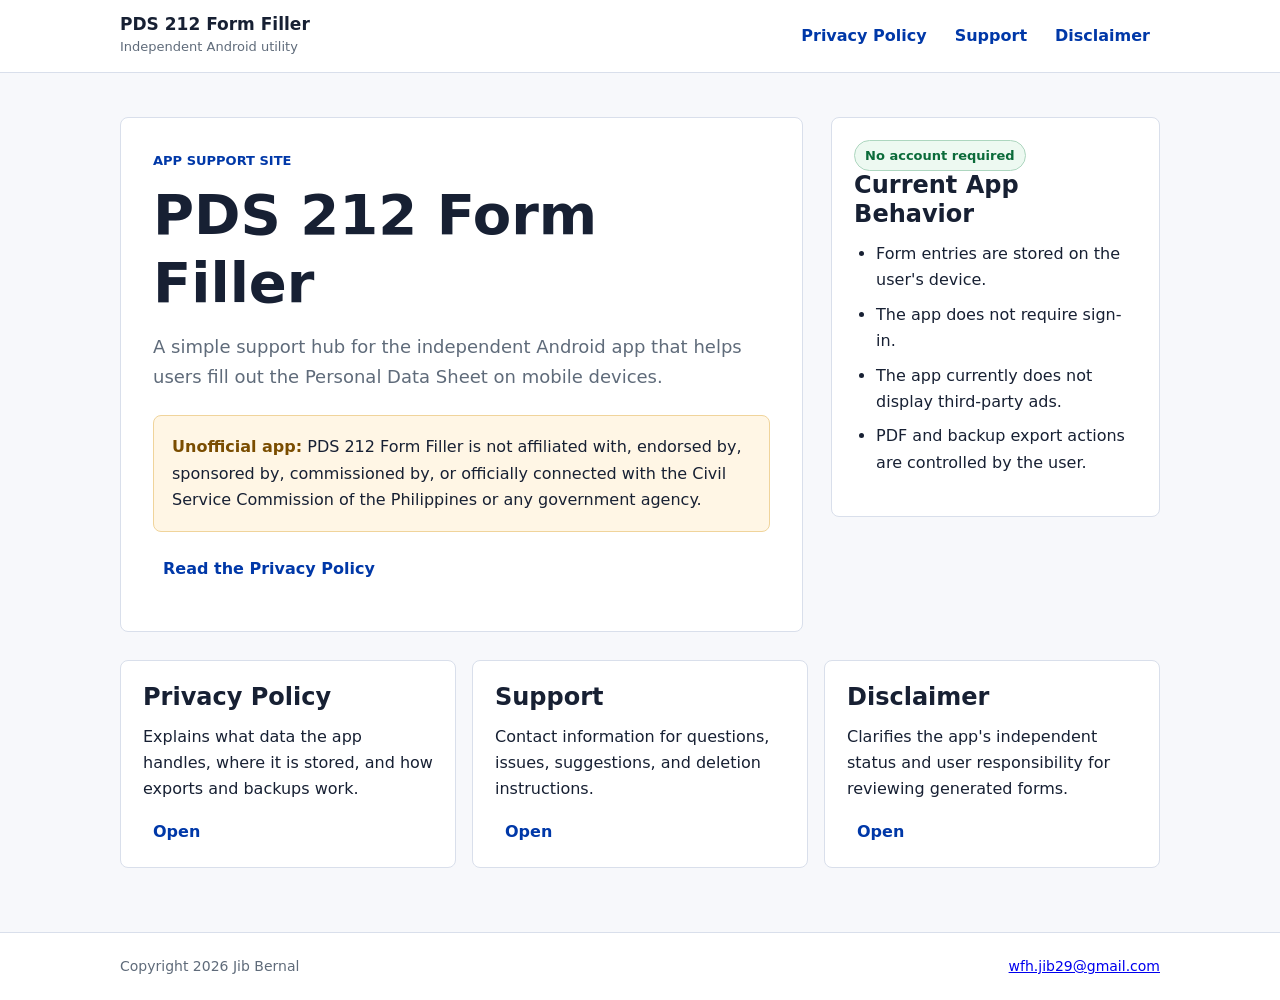
==== index.html @ cc7d937c "First commit" ====
﻿<!doctype html>
<html lang="en">
<head>
  <meta charset="utf-8">
  <meta name="viewport" content="width=device-width, initial-scale=1">
  <title>PDS 212 Form Filler Support</title>
  <meta name="description" content="Support, privacy, and disclaimer pages for PDS 212 Form Filler.">
  <link rel="stylesheet" href="/styles.css">
</head>
<body>
  <header>
    <div class="nav">
      <a class="brand" href="/">
        <strong>PDS 212 Form Filler</strong>
        <span>Independent Android utility</span>
      </a>
      <nav aria-label="Main navigation">
        <a href="/privacy-policy/">Privacy Policy</a>
        <a href="/support/">Support</a>
        <a href="/disclaimer/">Disclaimer</a>
      </nav>
    </div>
  </header>

  <main>
    <section class="hero">
      <div class="panel">
        <p class="eyebrow">App Support Site</p>
        <h1>PDS 212 Form Filler</h1>
        <p class="lead">A simple support hub for the independent Android app that helps users fill out the Personal Data Sheet on mobile devices.</p>
        <div class="notice">
          <strong>Unofficial app:</strong> PDS 212 Form Filler is not affiliated with, endorsed by, sponsored by, commissioned by, or officially connected with the Civil Service Commission of the Philippines or any government agency.
        </div>
        <p><a class="button" href="/privacy-policy/">Read the Privacy Policy</a></p>
      </div>

      <aside class="card" aria-label="App status">
        <span class="status">No account required</span>
        <h2>Current App Behavior</h2>
        <ul>
          <li>Form entries are stored on the user's device.</li>
          <li>The app does not require sign-in.</li>
          <li>The app currently does not display third-party ads.</li>
          <li>PDF and backup export actions are controlled by the user.</li>
        </ul>
      </aside>
    </section>

    <section class="grid" aria-label="Site pages">
      <article class="card">
        <h2>Privacy Policy</h2>
        <p>Explains what data the app handles, where it is stored, and how exports and backups work.</p>
        <a class="button" href="/privacy-policy/">Open</a>
      </article>
      <article class="card">
        <h2>Support</h2>
        <p>Contact information for questions, issues, suggestions, and deletion instructions.</p>
        <a class="button" href="/support/">Open</a>
      </article>
      <article class="card">
        <h2>Disclaimer</h2>
        <p>Clarifies the app's independent status and user responsibility for reviewing generated forms.</p>
        <a class="button" href="/disclaimer/">Open</a>
      </article>
    </section>
  </main>

  <footer>
    <div class="footer-inner">
      <span>Copyright 2026 Jib Bernal</span>
      <span><a href="mailto:wfh.jib29@gmail.com">wfh.jib29@gmail.com</a></span>
    </div>
  </footer>
</body>
</html>
---- styles.css ----
﻿:root {
  color-scheme: light;
  --bg: #f7f8fb;
  --surface: #ffffff;
  --text: #172033;
  --muted: #5f6b7a;
  --line: #d9dfeb;
  --brand: #0038a8;
  --brand-strong: #002b7f;
  --accent: #ce1126;
  --ok: #0b6b3a;
  --warn-bg: #fff6e5;
  --warn-line: #f0d49b;
  --radius: 8px;
  font-family: Inter, ui-sans-serif, system-ui, -apple-system, BlinkMacSystemFont, "Segoe UI", sans-serif;
}

* {
  box-sizing: border-box;
}

body {
  margin: 0;
  background: var(--bg);
  color: var(--text);
  font-size: 16px;
  line-height: 1.65;
}

header {
  background: var(--surface);
  border-bottom: 1px solid var(--line);
}

.nav {
  width: min(1040px, calc(100% - 32px));
  margin: 0 auto;
  min-height: 72px;
  display: flex;
  align-items: center;
  justify-content: space-between;
  gap: 24px;
}

.brand {
  display: flex;
  flex-direction: column;
  gap: 2px;
  text-decoration: none;
  color: var(--text);
}

.brand strong {
  font-size: 17px;
  line-height: 1.2;
}

.brand span {
  color: var(--muted);
  font-size: 13px;
}

nav {
  display: flex;
  flex-wrap: wrap;
  justify-content: flex-end;
  gap: 8px;
}

nav a,
.button {
  color: var(--brand);
  text-decoration: none;
  font-weight: 650;
  border-radius: 6px;
  padding: 8px 10px;
}

nav a:hover,
.button:hover {
  background: #eef3ff;
}

main {
  width: min(1040px, calc(100% - 32px));
  margin: 0 auto;
  padding: 44px 0 64px;
}

.hero {
  display: grid;
  grid-template-columns: minmax(0, 1.35fr) minmax(280px, 0.65fr);
  gap: 28px;
  align-items: start;
}

.panel,
.card {
  background: var(--surface);
  border: 1px solid var(--line);
  border-radius: var(--radius);
}

.panel {
  padding: 32px;
}

.card {
  padding: 22px;
}

.eyebrow {
  color: var(--brand);
  font-size: 13px;
  font-weight: 800;
  letter-spacing: 0;
  text-transform: uppercase;
  margin: 0 0 10px;
}

h1,
h2,
h3 {
  line-height: 1.2;
  letter-spacing: 0;
}

h1 {
  margin: 0 0 16px;
  font-size: clamp(32px, 6vw, 56px);
}

h2 {
  margin: 34px 0 12px;
  font-size: 24px;
}

h3 {
  margin: 24px 0 8px;
  font-size: 18px;
}

p {
  margin: 0 0 16px;
}

ul {
  margin: 0 0 18px;
  padding-left: 22px;
}

li {
  margin-bottom: 8px;
}

.lead {
  color: var(--muted);
  font-size: 18px;
  max-width: 720px;
}

.notice {
  background: var(--warn-bg);
  border: 1px solid var(--warn-line);
  border-radius: var(--radius);
  padding: 18px;
  margin: 24px 0;
}

.notice strong {
  color: #7a4d00;
}

.grid {
  display: grid;
  grid-template-columns: repeat(3, minmax(0, 1fr));
  gap: 16px;
  margin-top: 28px;
}

.card h2,
.card h3 {
  margin-top: 0;
}

.meta {
  color: var(--muted);
  font-size: 14px;
}

.status {
  display: inline-flex;
  align-items: center;
  border: 1px solid #add6bf;
  background: #edf9f1;
  color: var(--ok);
  border-radius: 999px;
  padding: 4px 10px;
  font-size: 13px;
  font-weight: 750;
}

footer {
  border-top: 1px solid var(--line);
  background: var(--surface);
  color: var(--muted);
}

.footer-inner {
  width: min(1040px, calc(100% - 32px));
  margin: 0 auto;
  padding: 22px 0;
  display: flex;
  flex-wrap: wrap;
  justify-content: space-between;
  gap: 12px;
  font-size: 14px;
}

@media (max-width: 760px) {
  .nav {
    align-items: flex-start;
    flex-direction: column;
    padding: 16px 0;
  }

  nav {
    justify-content: flex-start;
  }

  main {
    padding-top: 28px;
  }

  .hero,
  .grid {
    grid-template-columns: 1fr;
  }

  .panel,
  .card {
    padding: 22px;
  }
}
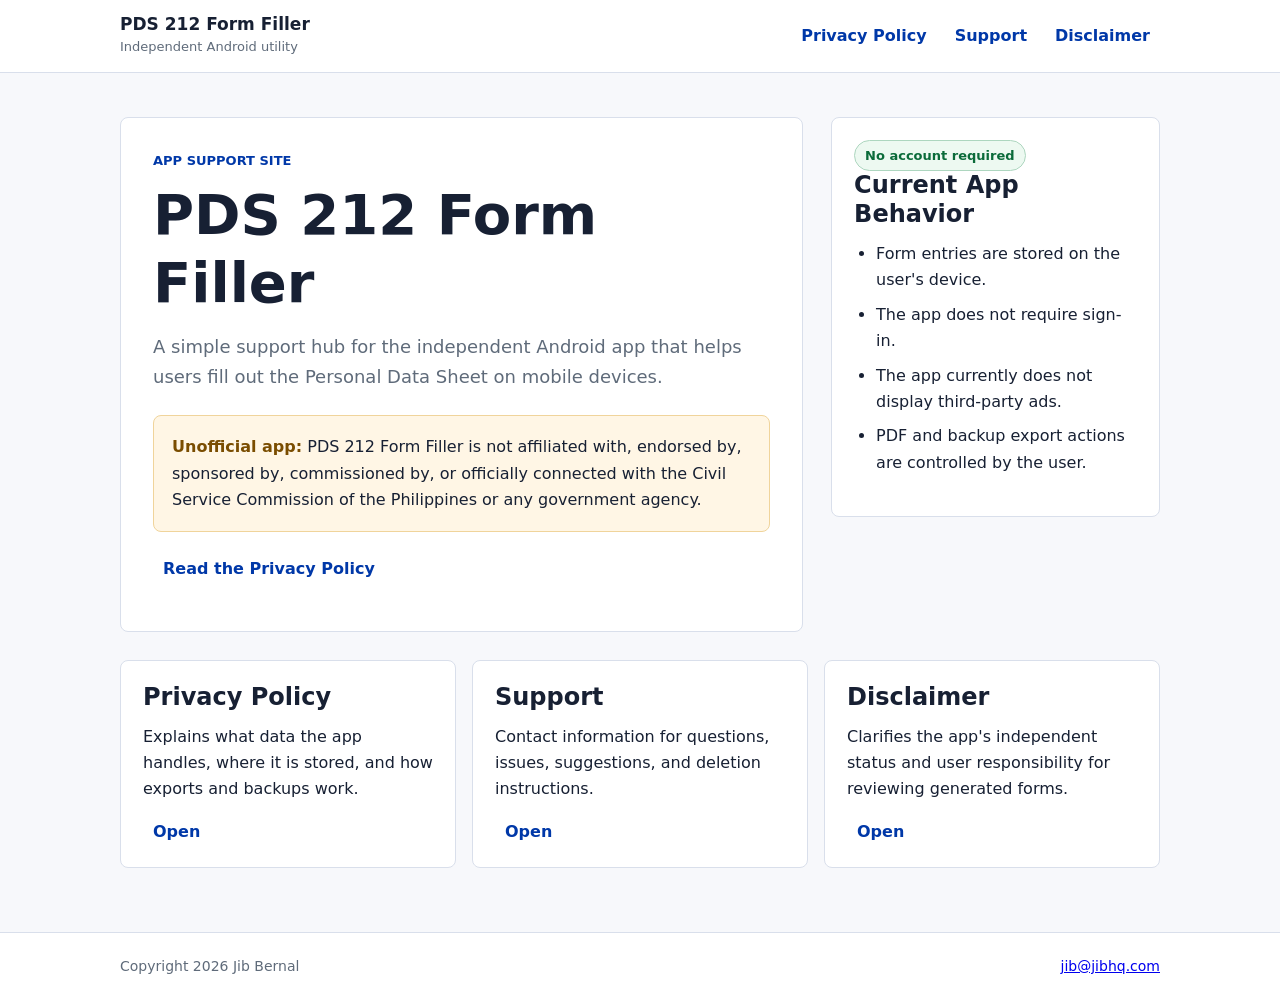
==== commit ea7c8da5: "Updated Email Address" ====
--- a/index.html
+++ b/index.html
@@ -68,7 +68,7 @@
   <footer>
     <div class="footer-inner">
       <span>Copyright 2026 Jib Bernal</span>
-      <span><a href="mailto:wfh.jib29@gmail.com">wfh.jib29@gmail.com</a></span>
+      <span><a href="mailto:jib@jibhq.com">jib@jibhq.com</a></span>
     </div>
   </footer>
 </body>
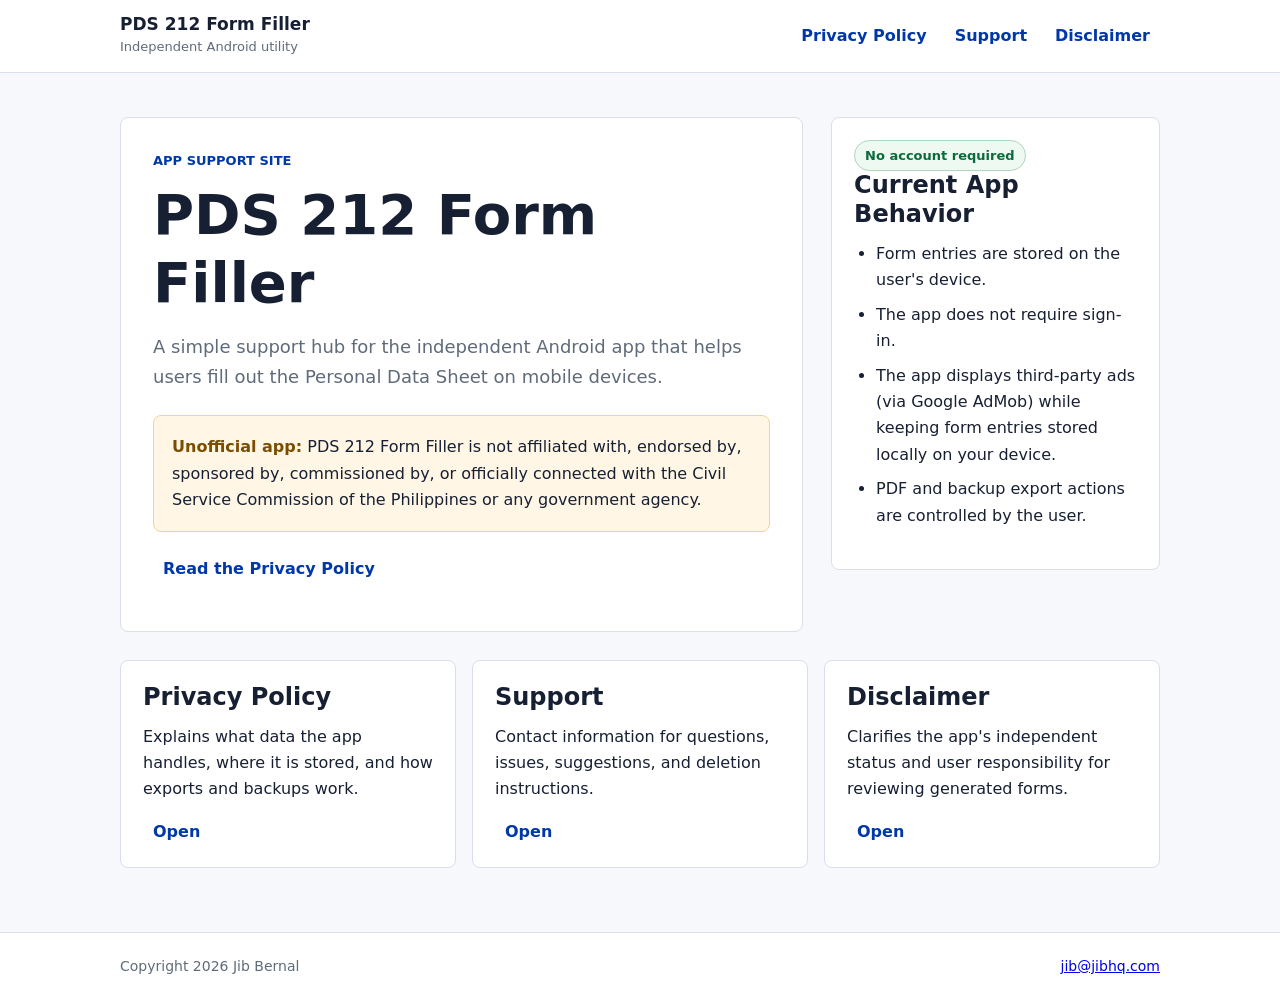
==== commit 5b271d1b: "Included App data sharing policies" ====
--- a/index.html
+++ b/index.html
@@ -1,4 +1,4 @@
-﻿<!doctype html>
+<!doctype html>
 <html lang="en">
 <head>
   <meta charset="utf-8">
@@ -40,7 +40,7 @@
         <ul>
           <li>Form entries are stored on the user's device.</li>
           <li>The app does not require sign-in.</li>
-          <li>The app currently does not display third-party ads.</li>
+          <li>The app displays third-party ads (via Google AdMob) while keeping form entries stored locally on your device.</li>
           <li>PDF and backup export actions are controlled by the user.</li>
         </ul>
       </aside>
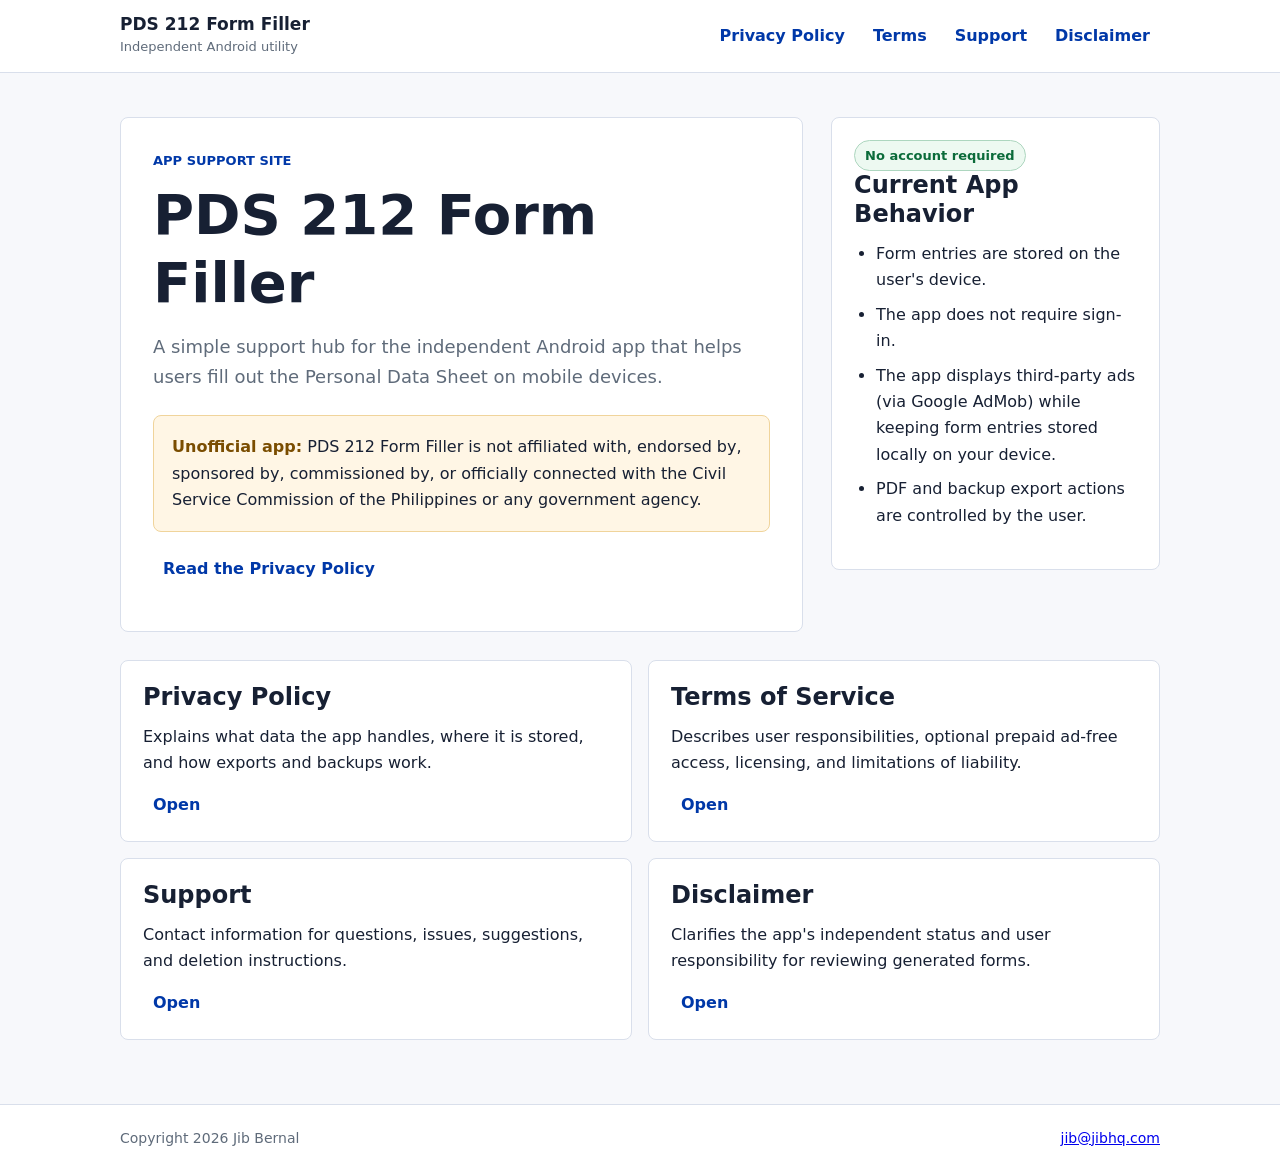
==== commit 768dc2fa: "Added terms of Service" ====
--- a/index.html
+++ b/index.html
@@ -16,6 +16,7 @@
       </a>
       <nav aria-label="Main navigation">
         <a href="/privacy-policy/">Privacy Policy</a>
+        <a href="/terms/">Terms</a>
         <a href="/support/">Support</a>
         <a href="/disclaimer/">Disclaimer</a>
       </nav>
@@ -53,6 +54,11 @@
         <a class="button" href="/privacy-policy/">Open</a>
       </article>
       <article class="card">
+        <h2>Terms of Service</h2>
+        <p>Describes user responsibilities, optional prepaid ad-free access, licensing, and limitations of liability.</p>
+        <a class="button" href="/terms/">Open</a>
+      </article>
+      <article class="card">
         <h2>Support</h2>
         <p>Contact information for questions, issues, suggestions, and deletion instructions.</p>
         <a class="button" href="/support/">Open</a>
--- a/styles.css
+++ b/styles.css
@@ -173,9 +173,18 @@
 
 .grid {
   display: grid;
-  grid-template-columns: repeat(3, minmax(0, 1fr));
+  grid-template-columns: repeat(2, minmax(0, 1fr));
   gap: 16px;
   margin-top: 28px;
+}
+
+.legal-document {
+  max-width: 880px;
+  margin: 0 auto;
+}
+
+.legal-document li > ul {
+  margin-top: 8px;
 }
 
 .card h2,
